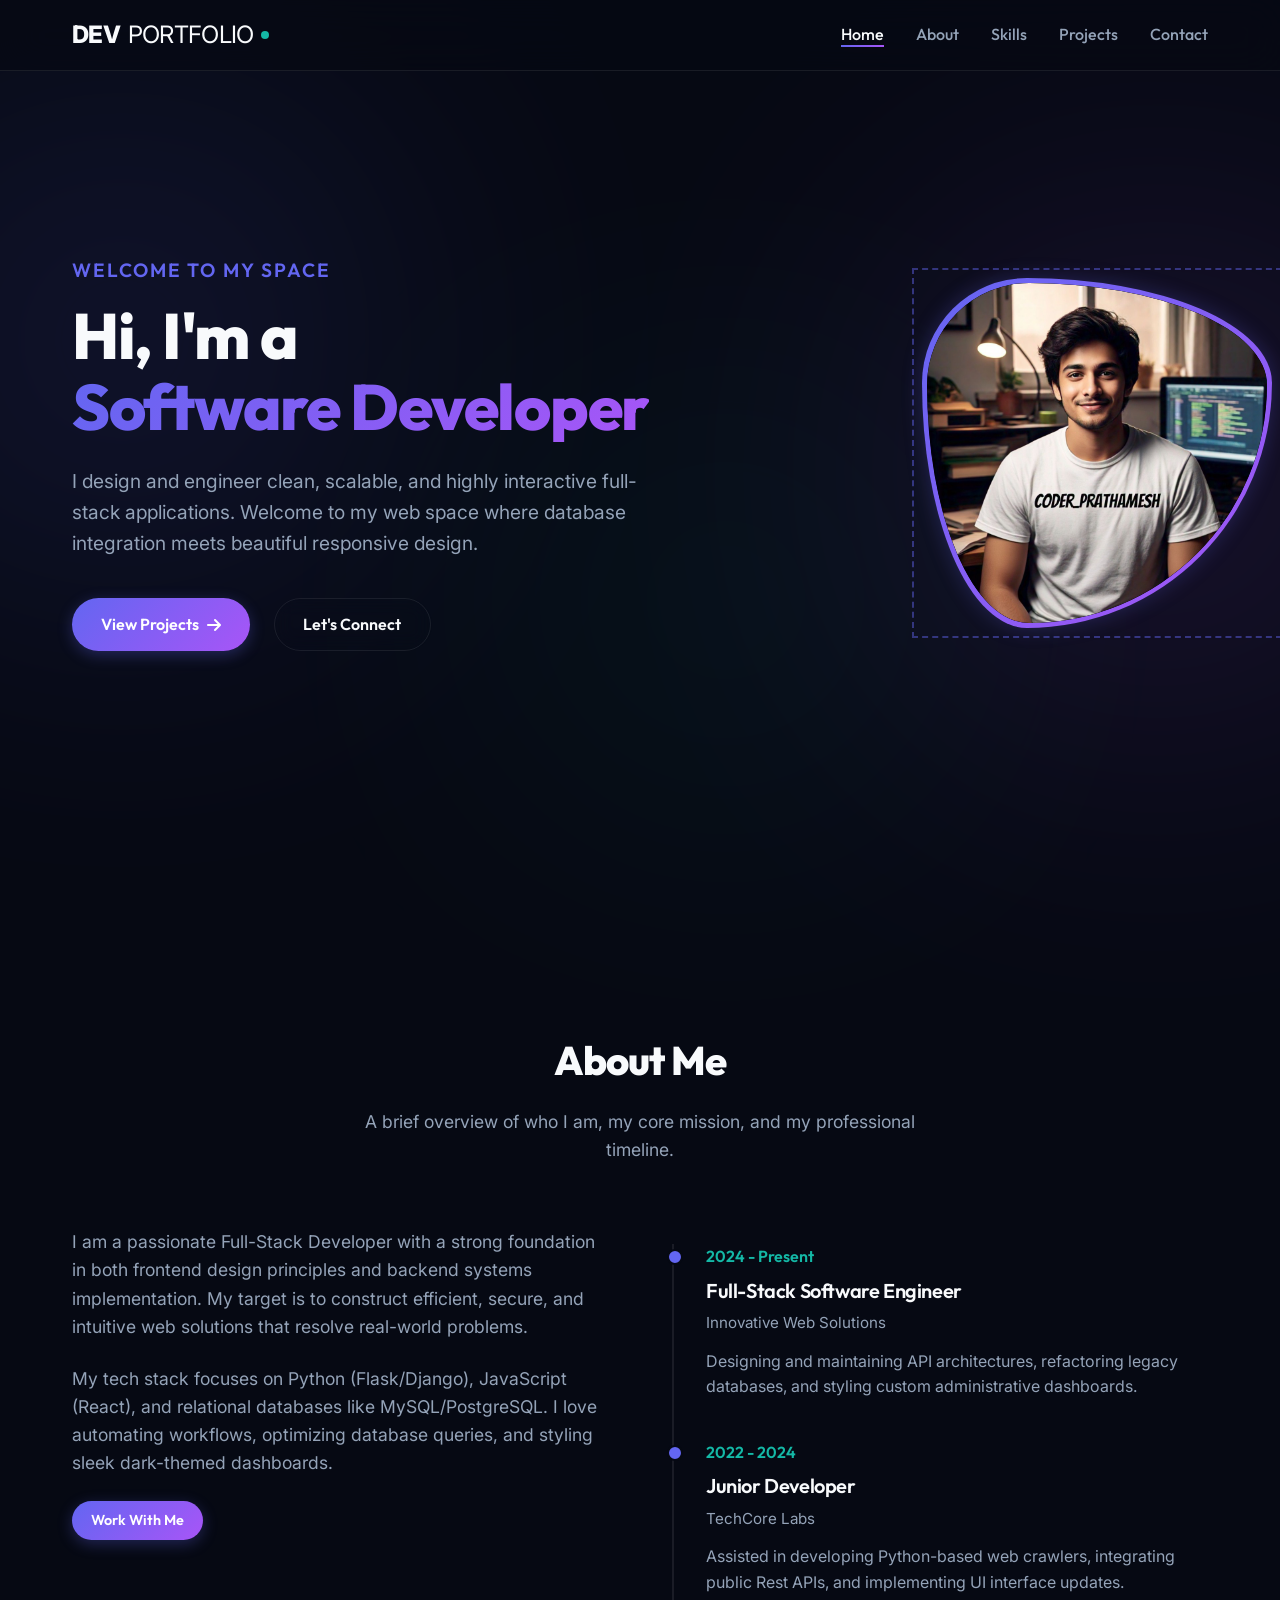
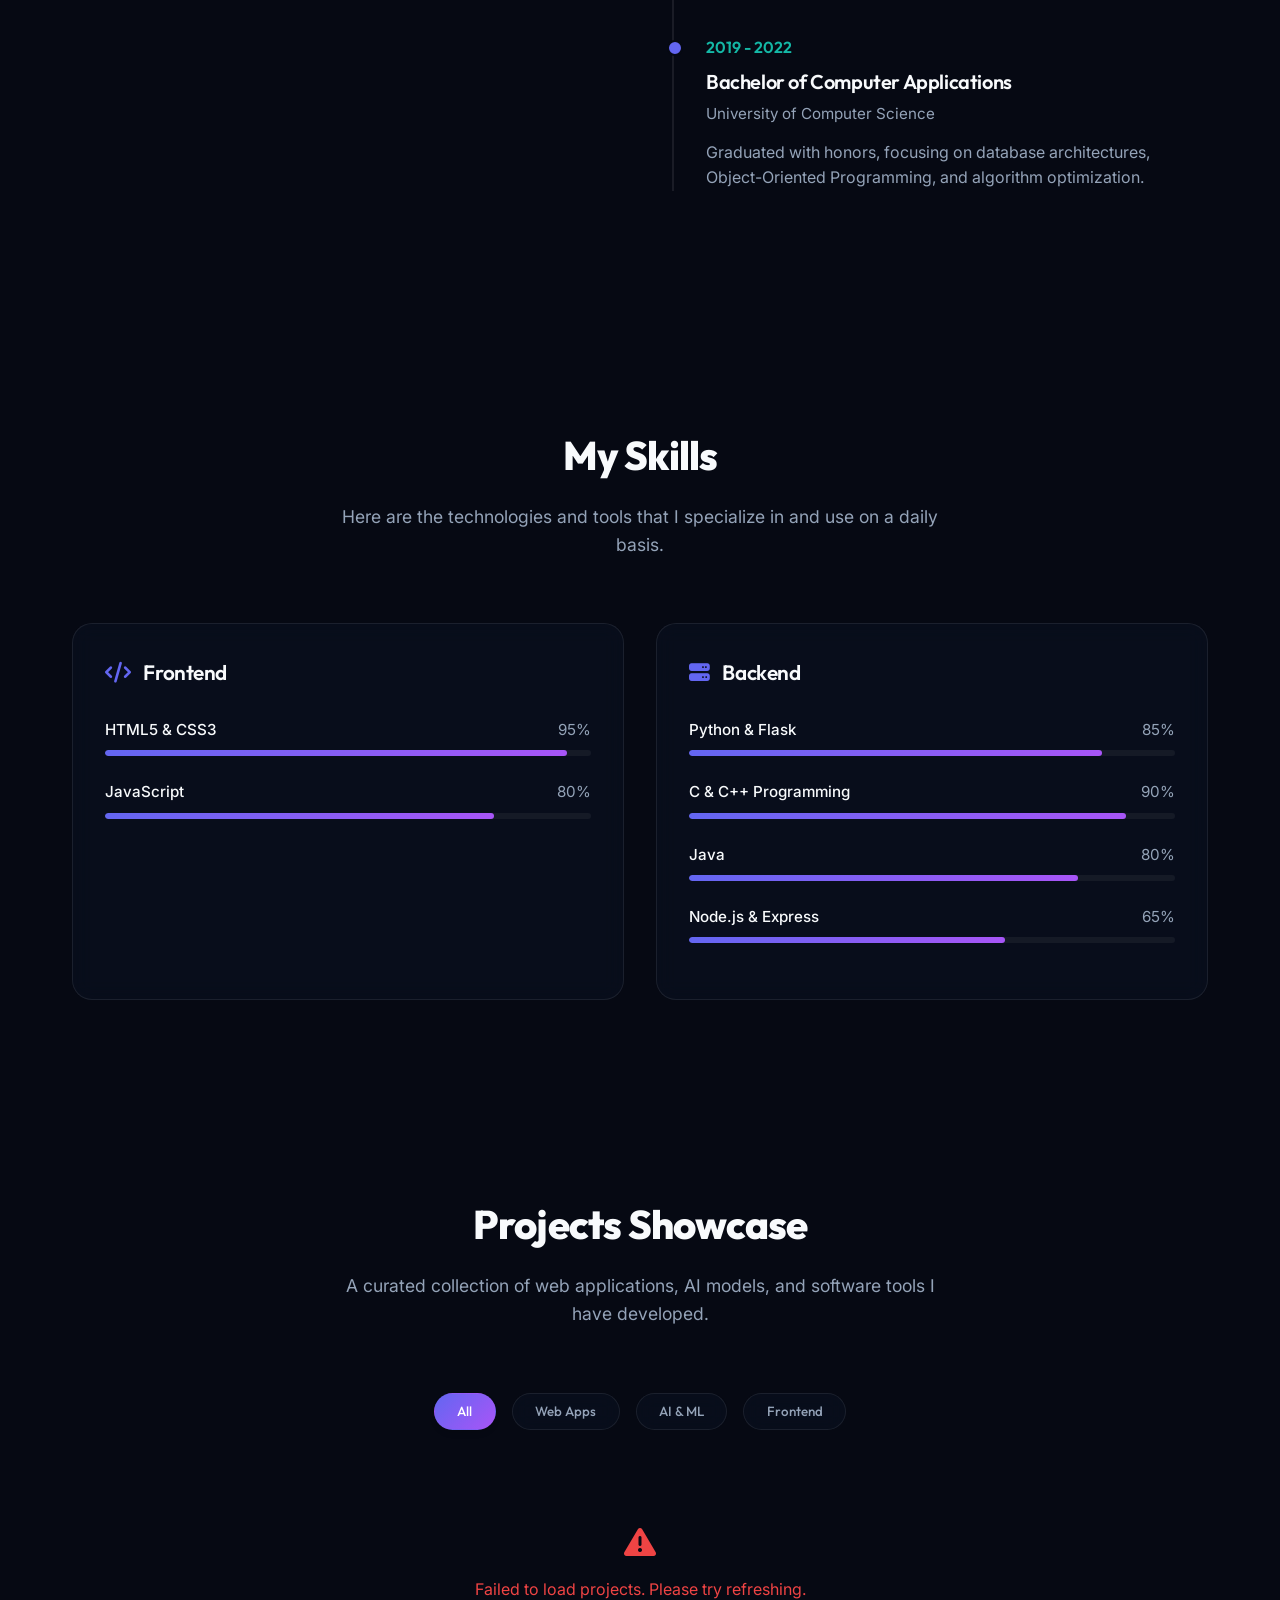
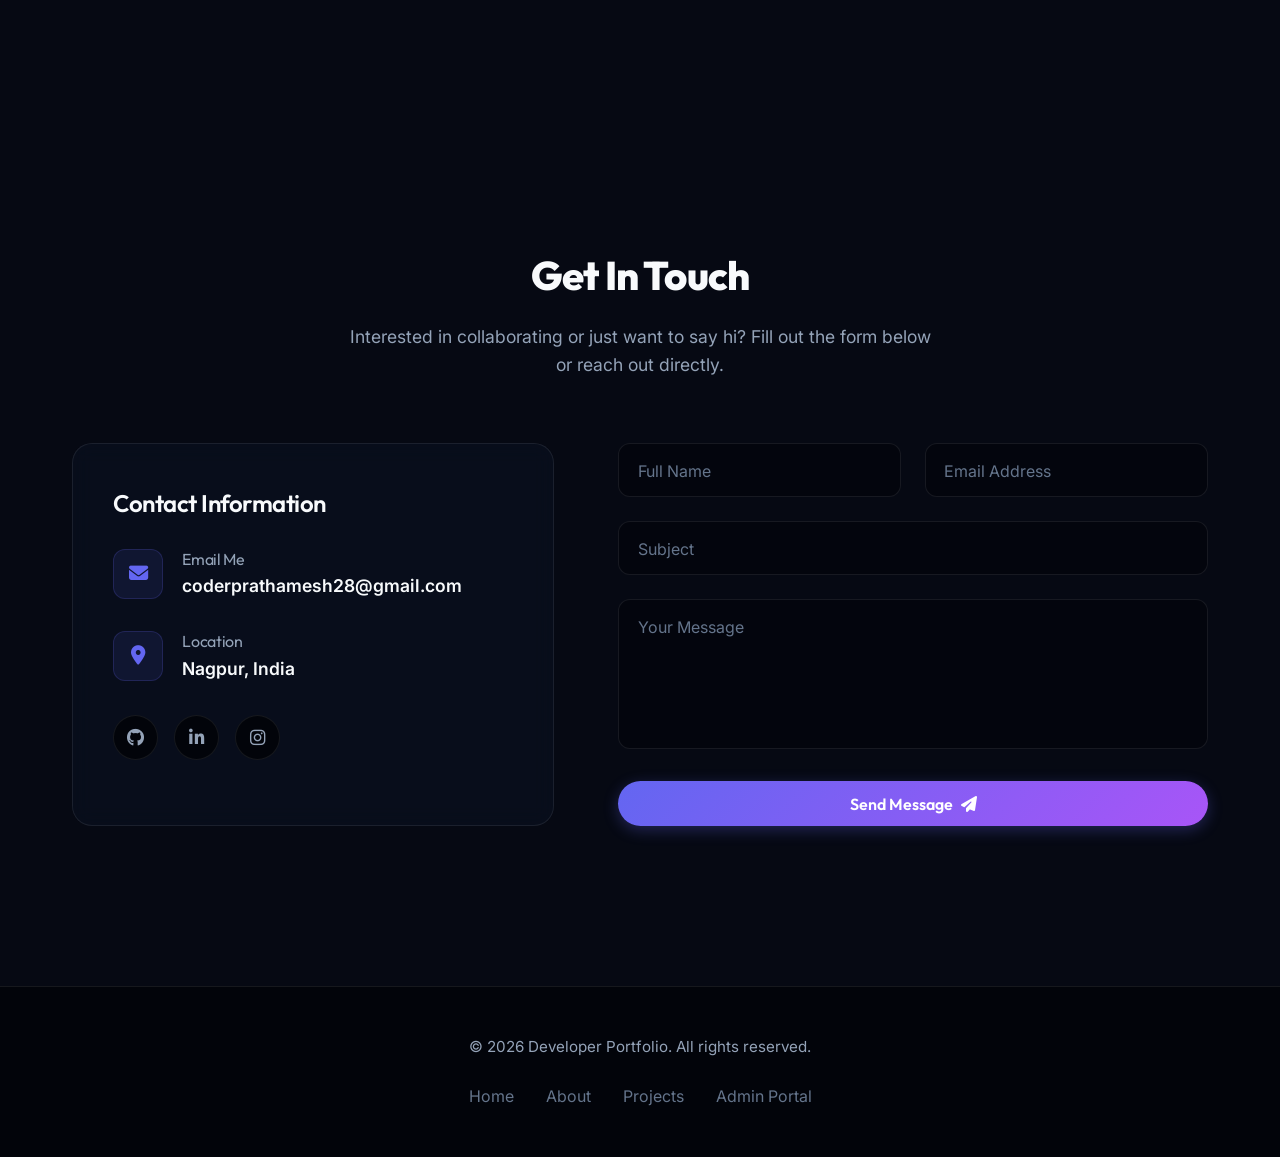
==== templates/index.html @ 4f220dce "Initial commit: Personal Portfolio project" ====
<!DOCTYPE html>
<html lang="en">
<head>
    <meta charset="UTF-8">
    <meta name="viewport" content="width=device-width, initial-scale=1.0">
    <title>Personal Portfolio | Software Developer</title>
    <meta name="description" content="Explore my personal portfolio showcasing full-stack projects, software developments, coding skills, and contact details. Built with Flask, MySQL, and Vanilla JS.">
    <!-- Font Awesome Icons -->
    <link rel="stylesheet" href="https://cdnjs.cloudflare.com/ajax/libs/font-awesome/6.4.0/css/all.min.css">
    <!-- Google Fonts import via CSS -->
    <link rel="stylesheet" href="/static/css/styles.css">
</head>
<body>

    <!-- Background Decorative Blobs -->
    <div class="bg-blob blob-1"></div>
    <div class="bg-blob blob-2"></div>
    <div class="bg-blob blob-3"></div>

    <!-- HEADER / NAVIGATION -->
    <header class="header" id="main-header">
        <div class="container nav-container">
            <a href="#" class="logo" id="nav-logo">
                DEV<span>PORTFOLIO</span><div class="logo-dot"></div>
            </a>
            <nav>
                <ul class="nav-menu" id="nav-menu">
                    <li><a href="#home" class="nav-link active" id="link-home">Home</a></li>
                    <li><a href="#about" class="nav-link" id="link-about">About</a></li>
                    <li><a href="#skills" class="nav-link" id="link-skills">Skills</a></li>
                    <li><a href="#projects" class="nav-link" id="link-projects">Projects</a></li>
                    <li><a href="#contact" class="nav-link" id="link-contact">Contact</a></li>
                </ul>
            </nav>
            <button class="menu-toggle" id="menu-toggle-btn" aria-label="Toggle navigation menu">
                <span></span>
                <span></span>
                <span></span>
            </button>
        </div>
    </header>

    <!-- HERO SECTION -->
    <section class="hero section" id="home">
        <div class="container hero-grid">
            <div class="hero-content">
                <div class="hero-subtitle">Welcome to my space</div>
                <h1 class="hero-title">Hi, I'm a <span class="gradient-text" id="typing-text">Developer</span></h1>
                <p class="hero-desc">I design and engineer clean, scalable, and highly interactive full-stack applications. Welcome to my web space where database integration meets beautiful responsive design.</p>
                <div class="hero-buttons">
                    <a href="#projects" class="btn btn-primary" id="hero-cta-projects">View Projects <i class="fa-solid fa-arrow-right"></i></a>
                    <a href="#contact" class="btn btn-secondary" id="hero-cta-contact">Let's Connect</a>
                </div>
            </div>
            <div class="hero-visual">
                <div class="hero-shape-container">
                    <div class="hero-glow-ring"></div>
                    <div class="hero-shape">
                        <div class="hero-shape-overlay" style="padding: 0; overflow: hidden;">
                            <img src="/static/images/profile.jpg" alt="Coder Prathamesh" class="hero-avatar-image" id="hero-avatar-img">
                        </div>
                    </div>
                </div>
            </div>
        </div>
    </section>

    <!-- ABOUT SECTION -->
    <section class="section" id="about">
        <div class="container">
            <h2 class="section-title">About Me</h2>
            <p class="section-subtitle">A brief overview of who I am, my core mission, and my professional timeline.</p>
            <div class="about-grid">
                <div class="about-text">
                    <p>I am a passionate Full-Stack Developer with a strong foundation in both frontend design principles and backend systems implementation. My target is to construct efficient, secure, and intuitive web solutions that resolve real-world problems.</p>
                    <p>My tech stack focuses on Python (Flask/Django), JavaScript (React), and relational databases like MySQL/PostgreSQL. I love automating workflows, optimizing database queries, and styling sleek dark-themed dashboards.</p>
                    <a href="#contact" class="btn btn-primary btn-sm" id="about-cta-hire">Work With Me</a>
                </div>
                <div class="about-timeline">
                    <div class="timeline" id="experience-timeline">
                        <div class="timeline-item">
                            <div class="timeline-date">2024 - Present</div>
                            <h3 class="timeline-title">Full-Stack Software Engineer</h3>
                            <div class="timeline-company">Innovative Web Solutions</div>
                            <p class="timeline-desc" style="color: var(--text-secondary);">Designing and maintaining API architectures, refactoring legacy databases, and styling custom administrative dashboards.</p>
                        </div>
                        <div class="timeline-item">
                            <div class="timeline-date">2022 - 2024</div>
                            <h3 class="timeline-title">Junior Developer</h3>
                            <div class="timeline-company">TechCore Labs</div>
                            <p class="timeline-desc" style="color: var(--text-secondary);">Assisted in developing Python-based web crawlers, integrating public Rest APIs, and implementing UI interface updates.</p>
                        </div>
                        <div class="timeline-item">
                            <div class="timeline-date">2019 - 2022</div>
                            <h3 class="timeline-title">Bachelor of Computer Applications</h3>
                            <div class="timeline-company">University of Computer Science</div>
                            <p class="timeline-desc" style="color: var(--text-secondary);">Graduated with honors, focusing on database architectures, Object-Oriented Programming, and algorithm optimization.</p>
                        </div>
                    </div>
                </div>
            </div>
        </div>
    </section>

    <!-- SKILLS SECTION -->
    <section class="section" id="skills">
        <div class="container">
            <h2 class="section-title">My Skills</h2>
            <p class="section-subtitle">Here are the technologies and tools that I specialize in and use on a daily basis.</p>
            <div class="skills-grid" id="skills-container">
                <!-- Skills will be dynamically populated here -->
                <div class="skills-category">
                    <h3 class="category-title"><i class="fa-solid fa-code"></i> Frontend</h3>
                    <div class="skill-item">
                        <div class="skill-info"><span class="skill-name">HTML5 & CSS3</span><span class="skill-percentage">95%</span></div>
                        <div class="skill-bar-bg"><div class="skill-bar-fill" style="width: 95%;"></div></div>
                    </div>
                    <div class="skill-item">
                        <div class="skill-info"><span class="skill-name">JavaScript</span><span class="skill-percentage">80%</span></div>
                        <div class="skill-bar-bg"><div class="skill-bar-fill" style="width: 80%;"></div></div>
                    </div>
                </div>
                <div class="skills-category">
                    <h3 class="category-title"><i class="fa-solid fa-server"></i> Backend</h3>
                    <div class="skill-item">
                        <div class="skill-info"><span class="skill-name">Python & Flask</span><span class="skill-percentage">85%</span></div>
                        <div class="skill-bar-bg"><div class="skill-bar-fill" style="width: 85%;"></div></div>
                    </div>
                    <div class="skill-item">
                        <div class="skill-info"><span class="skill-name">C & C++ Programming</span><span class="skill-percentage">90%</span></div>
                        <div class="skill-bar-bg"><div class="skill-bar-fill" style="width: 90%;"></div></div>
                    </div>
                    <div class="skill-item">
                        <div class="skill-info"><span class="skill-name">Java</span><span class="skill-percentage">80%</span></div>
                        <div class="skill-bar-bg"><div class="skill-bar-fill" style="width: 80%;"></div></div>
                    </div>
                    <div class="skill-item">
                        <div class="skill-info"><span class="skill-name">Node.js & Express</span><span class="skill-percentage">65%</span></div>
                        <div class="skill-bar-bg"><div class="skill-bar-fill" style="width: 65%;"></div></div>
                    </div>
                </div>
            </div>
        </div>
    </section>

    <!-- PROJECTS SECTION -->
    <section class="section" id="projects">
        <div class="container">
            <h2 class="section-title">Projects Showcase</h2>
            <p class="section-subtitle">A curated collection of web applications, AI models, and software tools I have developed.</p>
            
            <!-- Category Filter Tabs -->
            <div class="projects-filter" id="projects-filter-container">
                <button class="filter-btn active" data-filter="all" id="filter-all">All</button>
                <button class="filter-btn" data-filter="web app" id="filter-web">Web Apps</button>
                <button class="filter-btn" data-filter="ai & ml" id="filter-ai">AI & ML</button>
                <button class="filter-btn" data-filter="frontend" id="filter-front">Frontend</button>
            </div>

            <!-- Projects Grid -->
            <div class="projects-grid" id="projects-grid">
                <!-- Projects will be fetched and dynamically populated here -->
                <div style="grid-column: 1 / -1; text-align: center; color: var(--text-secondary); padding: 3rem;">
                    <i class="fa-solid fa-circle-notch fa-spin" style="font-size: 2rem; color: var(--primary);"></i>
                    <p style="margin-top: 1rem;">Loading projects...</p>
                </div>
            </div>
        </div>
    </section>

    <!-- CONTACT SECTION -->
    <section class="section" id="contact">
        <div class="container">
            <h2 class="section-title">Get In Touch</h2>
            <p class="section-subtitle">Interested in collaborating or just want to say hi? Fill out the form below or reach out directly.</p>
            <div class="contact-grid">
                <div class="contact-info-card">
                    <h3 class="contact-info-title">Contact Information</h3>
                    
                    <div class="contact-method">
                        <div class="contact-icon"><i class="fa-solid fa-envelope"></i></div>
                        <div class="contact-method-text">
                            <h4>Email Me</h4>
                            <p>coderprathamesh28@gmail.com</p>
                        </div>
                    </div>
                    
                    <div class="contact-method">
                        <div class="contact-icon"><i class="fa-solid fa-location-dot"></i></div>
                        <div class="contact-method-text">
                            <h4>Location</h4>
                            <p>Nagpur, India</p>
                        </div>
                    </div>
                    
                    <div class="social-links">
                        <a href="https://github.com/CoderPrathamesh28" target="_blank" class="social-icon" aria-label="GitHub Profile"><i class="fa-brands fa-github"></i></a>
                        <a href="https://linkedin.com/in/coderprathamesh" target="_blank" class="social-icon" aria-label="LinkedIn Profile"><i class="fa-brands fa-linkedin-in"></i></a>
                        <a href="https://instagram.com/coderprathamesh" target="_blank" class="social-icon" aria-label="Instagram Profile"><i class="fa-brands fa-instagram"></i></a>
                    </div>
                </div>

                <div>
                    <!-- AJAX contact form -->
                    <form class="contact-form" id="contact-form">
                        <div class="form-status" id="contact-status-box"></div>
                        
                        <div class="form-row">
                            <div class="form-group" id="group-name">
                                <label for="contact-name" class="form-label">Full Name</label>
                                <input type="text" id="contact-name" name="name" class="form-input" required>
                            </div>
                            <div class="form-group" id="group-email">
                                <label for="contact-email" class="form-label">Email Address</label>
                                <input type="email" id="contact-email" name="email" class="form-input" required>
                            </div>
                        </div>
                        
                        <div class="form-group" id="group-subject">
                            <label for="contact-subject" class="form-label">Subject</label>
                            <input type="text" id="contact-subject" name="subject" class="form-input" required>
                        </div>
                        
                        <div class="form-group" id="group-message">
                            <label for="contact-message" class="form-label">Your Message</label>
                            <textarea id="contact-message" name="message" class="form-textarea" required></textarea>
                        </div>
                        
                        <button type="submit" class="btn btn-primary" id="btn-submit-contact">
                            Send Message <i class="fa-solid fa-paper-plane"></i>
                        </button>
                    </form>
                </div>
            </div>
        </div>
    </section>

    <!-- FOOTER -->
    <footer class="footer">
        <div class="container">
            <p class="footer-text">&copy; 2026 Developer Portfolio. All rights reserved.</p>
            <ul class="footer-nav">
                <li><a href="#home" class="footer-nav-link">Home</a></li>
                <li><a href="#about" class="footer-nav-link">About</a></li>
                <li><a href="#projects" class="footer-nav-link">Projects</a></li>
                <li><a href="/admin" class="footer-nav-link">Admin Portal</a></li>
            </ul>
        </div>
    </footer>

    <!-- PROJECT DETAIL MODAL -->
    <div class="modal-overlay" id="project-modal">
        <div class="modal-card">
            <div class="modal-header">
                <h3 class="modal-title" id="modal-project-title">Project Details</h3>
                <button class="modal-close" id="modal-close-btn" aria-label="Close modal">&times;</button>
            </div>
            <div class="modal-body">
                <div class="project-detail-layout">
                    <img src="/static/images/placeholder.jpg" alt="Project image" class="project-detail-img" id="modal-project-img">
                    <div class="project-tags" id="modal-project-tags">
                        <!-- Tags inserted dynamically -->
                    </div>
                    <p class="project-detail-desc" id="modal-project-desc">Project description goes here.</p>
                    <div class="project-links" id="modal-project-links">
                        <!-- Links inserted dynamically -->
                    </div>
                </div>
            </div>
        </div>
    </div>

    <!-- Custom Frontend JavaScript -->
    <script src="/static/js/main.js"></script>
</body>
</html>
---- static/css/styles.css ----
@import url('https://fonts.googleapis.com/css2?family=Inter:wght@300;400;500;600;700&family=Outfit:wght@400;600;800&display=swap');

/* --- CUSTOM PROPERTIES --- */
:root {
    --bg-dark: #060913;
    --bg-darker: #02040a;
    --bg-glass: rgba(13, 20, 38, 0.45);
    --border-glass: rgba(255, 255, 255, 0.08);
    --border-glass-hover: rgba(99, 102, 241, 0.4);
    
    --text-primary: #f8fafc;
    --text-secondary: #94a3b8;
    --text-muted: #64748b;
    
    --primary: #6366f1; /* Indigo */
    --secondary: #a855f7; /* Purple */
    --accent: #14b8a6; /* Teal */
    --gradient-primary: linear-gradient(135deg, var(--primary), var(--secondary));
    --gradient-glow: linear-gradient(135deg, rgba(99, 102, 241, 0.15), rgba(168, 85, 247, 0.15));
    
    --success: #10b981;
    --error: #ef4444;
    --warning: #f59e0b;
    
    --shadow-sm: 0 4px 6px -1px rgba(0, 0, 0, 0.1), 0 2px 4px -1px rgba(0, 0, 0, 0.06);
    --shadow-lg: 0 10px 15px -3px rgba(0, 0, 0, 0.3), 0 4px 6px -2px rgba(0, 0, 0, 0.1);
    --shadow-glow: 0 0 20px rgba(99, 102, 241, 0.25);
    
    --font-outfit: 'Outfit', sans-serif;
    --font-inter: 'Inter', sans-serif;
    
    --transition-smooth: all 0.4s cubic-bezier(0.16, 1, 0.3, 1);
}

/* --- RESET & BASE STYLES --- */
* {
    margin: 0;
    padding: 0;
    box-sizing: border-box;
    scroll-behavior: smooth;
}

body {
    background-color: var(--bg-dark);
    color: var(--text-primary);
    font-family: var(--font-inter);
    overflow-x: hidden;
    line-height: 1.6;
}

/* Scrollbar styling */
::-webkit-scrollbar {
    width: 8px;
}
::-webkit-scrollbar-track {
    background: var(--bg-darker);
}
::-webkit-scrollbar-thumb {
    background: #1e293b;
    border-radius: 4px;
}
::-webkit-scrollbar-thumb:hover {
    background: var(--primary);
}

/* Decorative background blobs */
.bg-blob {
    position: absolute;
    width: 500px;
    height: 500px;
    border-radius: 50%;
    filter: blur(150px);
    z-index: -2;
    opacity: 0.15;
    pointer-events: none;
    animation: pulse 12s infinite alternate;
}
.blob-1 {
    top: 10%;
    left: -10%;
    background: var(--primary);
}
.blob-2 {
    bottom: 20%;
    right: -10%;
    background: var(--secondary);
    animation-delay: 4s;
}
.blob-3 {
    top: 50%;
    left: 45%;
    width: 300px;
    height: 300px;
    background: var(--accent);
    animation-delay: 8s;
}

@keyframes pulse {
    0% { transform: scale(1) translate(0, 0); }
    100% { transform: scale(1.2) translate(50px, 30px); }
}

/* --- TYPOGRAPHY --- */
h1, h2, h3, h4, h5, h6 {
    font-family: var(--font-outfit);
    font-weight: 600;
    letter-spacing: -0.02em;
}

.gradient-text {
    background: var(--gradient-primary);
    -webkit-background-clip: text;
    -webkit-text-fill-color: transparent;
    display: inline-block;
}

/* --- LAYOUT UTILITIES --- */
.container {
    max-width: 1200px;
    margin: 0 auto;
    padding: 0 2rem;
}

.section {
    padding: 8rem 0 4rem 0;
    position: relative;
}

.section-title {
    font-size: 2.5rem;
    font-weight: 800;
    text-align: center;
    margin-bottom: 1rem;
}

.section-subtitle {
    color: var(--text-secondary);
    text-align: center;
    max-width: 600px;
    margin: 0 auto 4rem auto;
    font-size: 1.1rem;
}

/* --- BUTTONS --- */
.btn {
    display: inline-flex;
    align-items: center;
    justify-content: center;
    padding: 0.8rem 1.8rem;
    border-radius: 50px;
    font-family: var(--font-outfit);
    font-weight: 600;
    font-size: 1rem;
    cursor: pointer;
    text-decoration: none;
    transition: var(--transition-smooth);
    border: none;
    gap: 0.5rem;
}

.btn-primary {
    background: var(--gradient-primary);
    color: white;
    box-shadow: 0 4px 15px rgba(99, 102, 241, 0.3);
}
.btn-primary:hover {
    transform: translateY(-2px);
    box-shadow: 0 6px 20px rgba(99, 102, 241, 0.5), var(--shadow-glow);
}

.btn-secondary {
    background: transparent;
    color: var(--text-primary);
    border: 1px solid var(--border-glass);
    backdrop-filter: blur(10px);
}
.btn-secondary:hover {
    background: rgba(255, 255, 255, 0.05);
    border-color: var(--primary);
    transform: translateY(-2px);
}

.btn-danger {
    background: var(--error);
    color: white;
}
.btn-danger:hover {
    transform: translateY(-2px);
    box-shadow: 0 4px 15px rgba(239, 68, 68, 0.4);
}

.btn-sm {
    padding: 0.5rem 1.2rem;
    font-size: 0.9rem;
}

/* --- HEADER / NAVIGATION --- */
.header {
    position: fixed;
    top: 0;
    left: 0;
    width: 100%;
    z-index: 100;
    background: rgba(6, 9, 19, 0.7);
    backdrop-filter: blur(20px);
    -webkit-backdrop-filter: blur(20px);
    border-bottom: 1px solid var(--border-glass);
    transition: var(--transition-smooth);
}

.header.scrolled {
    padding: 0.8rem 0;
    background: rgba(2, 4, 10, 0.85);
}

.nav-container {
    display: flex;
    justify-content: space-between;
    align-items: center;
    height: 70px;
}

.logo {
    font-size: 1.5rem;
    font-weight: 800;
    color: var(--text-primary);
    text-decoration: none;
    letter-spacing: -0.03em;
    display: flex;
    align-items: center;
    gap: 0.5rem;
}

.logo span {
    font-weight: 400;
}

.logo-dot {
    width: 8px;
    height: 8px;
    background: var(--accent);
    border-radius: 50%;
}

.nav-menu {
    display: flex;
    list-style: none;
    gap: 2rem;
}

.nav-link {
    color: var(--text-secondary);
    text-decoration: none;
    font-family: var(--font-outfit);
    font-weight: 500;
    font-size: 1rem;
    transition: var(--transition-smooth);
    position: relative;
    padding: 0.2rem 0;
}

.nav-link:hover, .nav-link.active {
    color: var(--text-primary);
}

.nav-link::after {
    content: '';
    position: absolute;
    bottom: 0;
    left: 0;
    width: 0;
    height: 2px;
    background: var(--gradient-primary);
    transition: var(--transition-smooth);
}

.nav-link:hover::after, .nav-link.active::after {
    width: 100%;
}

.menu-toggle {
    display: none;
    flex-direction: column;
    gap: 5px;
    cursor: pointer;
    background: none;
    border: none;
}

.menu-toggle span {
    display: block;
    width: 25px;
    height: 2px;
    background-color: var(--text-primary);
    transition: var(--transition-smooth);
}

/* --- HERO SECTION --- */
.hero {
    height: 100vh;
    display: flex;
    align-items: center;
    position: relative;
    padding-top: 70px;
}

.hero-grid {
    display: grid;
    grid-template-columns: 58% 42%; /* Fixed column percentages to prevent horizontal shifting */
    gap: 4rem;
    align-items: center;
}

.hero-subtitle {
    font-family: var(--font-outfit);
    color: var(--primary);
    font-size: 1.2rem;
    font-weight: 600;
    letter-spacing: 0.1em;
    text-transform: uppercase;
    margin-bottom: 1rem;
}

.hero-title {
    font-size: 4rem;
    line-height: 1.1;
    font-weight: 800;
    margin-bottom: 1.5rem;
    min-height: 2.2em; /* Reserve vertical space for up to 2 lines of text to prevent vertical shifting during typing */
}

.hero-desc {
    color: var(--text-secondary);
    font-size: 1.2rem;
    margin-bottom: 2.5rem;
    max-width: 580px;
}

.hero-buttons {
    display: flex;
    gap: 1.5rem;
}

.hero-visual {
    position: relative;
    display: flex;
    justify-content: flex-end; /* Align visual to right to prevent layout movement */
    align-items: center;
}

.hero-shape-container {
    width: 350px;
    height: 350px;
    position: relative;
}

/* Premium dynamic graphics representing portfolio owner */
.hero-shape {
    position: absolute;
    width: 100%;
    height: 100%;
    background: var(--gradient-primary);
    border-radius: 30% 70% 70% 30% / 30% 30% 70% 70%;
    animation: morphing 15s infinite alternate ease-in-out;
    box-shadow: var(--shadow-glow);
    overflow: hidden;
}

.hero-shape-overlay {
    position: absolute;
    top: 5px;
    left: 5px;
    right: 5px;
    bottom: 5px;
    background: var(--bg-darker);
    border-radius: inherit;
    display: flex;
    justify-content: center;
    align-items: center;
}

.hero-avatar-placeholder {
    font-size: 6rem;
    animation: float 6s ease-in-out infinite;
}

.hero-avatar-image {
    width: 100%;
    height: 100%;
    object-fit: cover;
    border-radius: inherit;
    animation: float 6s ease-in-out infinite;
}

.hero-glow-ring {
    position: absolute;
    top: -10px;
    left: -10px;
    right: -10px;
    bottom: -10px;
    border: 2px dashed rgba(99, 102, 241, 0.45);
    border-radius: inherit;
    animation: spin 30s linear infinite;
}

@keyframes morphing {
    0% { border-radius: 30% 70% 70% 30% / 30% 30% 70% 70%; }
    25% { border-radius: 58% 42% 75% 25% / 76% 46% 54% 24%; }
    50% { border-radius: 50% 50% 33% 67% / 55% 27% 73% 45%; }
    75% { border-radius: 33% 67% 58% 42% / 63% 68% 32% 37%; }
    100% { border-radius: 30% 70% 70% 30% / 30% 30% 70% 70%; }
}

@keyframes float {
    0% { transform: translateY(0px); }
    50% { transform: translateY(-15px); }
    100% { transform: translateY(0px); }
}

@keyframes spin {
    100% { transform: rotate(360deg); }
}

/* --- ABOUT & TIMELINE --- */
.about-grid {
    display: grid;
    grid-template-columns: 1fr 1fr;
    gap: 4rem;
}

.about-text p {
    color: var(--text-secondary);
    font-size: 1.1rem;
    margin-bottom: 1.5rem;
}

.timeline {
    border-left: 2px solid var(--border-glass);
    padding-left: 2rem;
    margin-top: 1rem;
}

.timeline-item {
    position: relative;
    margin-bottom: 2.5rem;
}

.timeline-item::before {
    content: '';
    position: absolute;
    left: calc(-2rem - 7px);
    top: 5px;
    width: 12px;
    height: 12px;
    border-radius: 50%;
    background: var(--primary);
    border: 2px solid var(--bg-dark);
}

.timeline-date {
    font-family: var(--font-outfit);
    font-weight: 600;
    color: var(--accent);
    margin-bottom: 0.3rem;
}

.timeline-title {
    font-size: 1.25rem;
    margin-bottom: 0.3rem;
}

.timeline-company {
    color: var(--text-secondary);
    font-size: 0.95rem;
    margin-bottom: 0.8rem;
}

/* --- SKILLS --- */
.skills-grid {
    display: grid;
    grid-template-columns: repeat(auto-fit, minmax(250px, 1fr));
    gap: 2rem;
}

.skills-category {
    background: var(--bg-glass);
    border: 1px solid var(--border-glass);
    border-radius: 20px;
    padding: 2rem;
    backdrop-filter: blur(10px);
    transition: var(--transition-smooth);
}

.skills-category:hover {
    border-color: var(--border-glass-hover);
    transform: translateY(-5px);
}

.category-title {
    font-size: 1.3rem;
    margin-bottom: 1.8rem;
    display: flex;
    align-items: center;
    gap: 0.8rem;
}

.category-title i {
    color: var(--primary);
}

.skill-item {
    margin-bottom: 1.5rem;
}

.skill-info {
    display: flex;
    justify-content: space-between;
    margin-bottom: 0.5rem;
    font-size: 0.95rem;
}

.skill-name {
    font-weight: 500;
}

.skill-percentage {
    color: var(--text-secondary);
}

.skill-bar-bg {
    width: 100%;
    height: 6px;
    background: rgba(255, 255, 255, 0.05);
    border-radius: 10px;
    overflow: hidden;
}

.skill-bar-fill {
    height: 100%;
    background: var(--gradient-primary);
    border-radius: 10px;
    width: 0;
    transition: width 1.5s cubic-bezier(0.1, 1, 0.1, 1);
}

/* --- PROJECTS --- */
.projects-filter {
    display: flex;
    justify-content: center;
    gap: 1rem;
    margin-bottom: 3rem;
    flex-wrap: wrap;
}

.filter-btn {
    background: var(--bg-glass);
    border: 1px solid var(--border-glass);
    color: var(--text-secondary);
    padding: 0.6rem 1.4rem;
    border-radius: 50px;
    cursor: pointer;
    font-family: var(--font-outfit);
    font-weight: 500;
    transition: var(--transition-smooth);
    backdrop-filter: blur(10px);
}

.filter-btn:hover, .filter-btn.active {
    background: var(--gradient-primary);
    color: white;
    border-color: transparent;
    box-shadow: var(--shadow-sm);
}

.projects-grid {
    display: grid;
    grid-template-columns: repeat(auto-fill, minmax(320px, 1fr));
    gap: 2rem;
}

.project-card {
    background: var(--bg-glass);
    border: 1px solid var(--border-glass);
    border-radius: 20px;
    overflow: hidden;
    backdrop-filter: blur(10px);
    transition: var(--transition-smooth);
    display: flex;
    flex-direction: column;
}

.project-card:hover {
    border-color: var(--border-glass-hover);
    transform: translateY(-8px);
    box-shadow: var(--shadow-lg);
}

.project-img-container {
    width: 100%;
    height: 200px;
    overflow: hidden;
    position: relative;
    background: var(--bg-darker);
}

.project-img {
    width: 100%;
    height: 100%;
    object-fit: cover;
    transition: transform 0.6s cubic-bezier(0.16, 1, 0.3, 1);
}

.project-card:hover .project-img {
    transform: scale(1.08);
}

.project-badge {
    position: absolute;
    top: 1rem;
    left: 1rem;
    background: rgba(6, 9, 19, 0.85);
    border: 1px solid var(--border-glass);
    padding: 0.3rem 0.8rem;
    border-radius: 50px;
    font-size: 0.8rem;
    font-family: var(--font-outfit);
    color: var(--accent);
    backdrop-filter: blur(5px);
}

.project-info {
    padding: 1.5rem;
    display: flex;
    flex-direction: column;
    flex-grow: 1;
}

.project-title {
    font-size: 1.3rem;
    margin-bottom: 0.8rem;
    line-height: 1.3;
}

.project-desc {
    color: var(--text-secondary);
    font-size: 0.95rem;
    margin-bottom: 1.5rem;
    line-height: 1.5;
    flex-grow: 1;
    display: -webkit-box;
    -webkit-line-clamp: 3;
    -webkit-box-orient: vertical;
    overflow: hidden;
}

.project-tags {
    display: flex;
    flex-wrap: wrap;
    gap: 0.5rem;
    margin-bottom: 1.5rem;
}

.tag {
    background: rgba(255, 255, 255, 0.04);
    border: 1px solid var(--border-glass);
    padding: 0.2rem 0.6rem;
    border-radius: 4px;
    font-size: 0.75rem;
    color: var(--text-secondary);
}

.project-links {
    display: flex;
    gap: 1rem;
    margin-top: auto;
}

.project-link {
    color: var(--text-primary);
    text-decoration: none;
    display: inline-flex;
    align-items: center;
    gap: 0.4rem;
    font-size: 0.9rem;
    font-family: var(--font-outfit);
    font-weight: 500;
    transition: var(--transition-smooth);
}

.project-link:hover {
    color: var(--primary);
}

/* --- CONTACT --- */
.contact-grid {
    display: grid;
    grid-template-columns: 0.9fr 1.1fr;
    gap: 4rem;
}

.contact-info-card {
    background: var(--bg-glass);
    border: 1px solid var(--border-glass);
    border-radius: 20px;
    padding: 2.5rem;
    backdrop-filter: blur(10px);
}

.contact-info-title {
    font-size: 1.5rem;
    margin-bottom: 1.5rem;
}

.contact-method {
    display: flex;
    align-items: center;
    gap: 1.2rem;
    margin-bottom: 1.8rem;
}

.contact-icon {
    width: 50px;
    height: 50px;
    border-radius: 12px;
    background: rgba(99, 102, 241, 0.1);
    border: 1px solid rgba(99, 102, 241, 0.2);
    display: flex;
    align-items: center;
    justify-content: center;
    color: var(--primary);
    font-size: 1.2rem;
}

.contact-method-text h4 {
    font-size: 1rem;
    color: var(--text-secondary);
    font-weight: 400;
}

.contact-method-text p {
    font-size: 1.1rem;
    font-weight: 600;
}

.social-links {
    display: flex;
    gap: 1rem;
    margin-top: 2rem;
}

.social-icon {
    width: 45px;
    height: 45px;
    border-radius: 50%;
    background: var(--bg-darker);
    border: 1px solid var(--border-glass);
    display: flex;
    align-items: center;
    justify-content: center;
    color: var(--text-secondary);
    transition: var(--transition-smooth);
    text-decoration: none;
    font-size: 1.1rem;
}

.social-icon:hover {
    color: white;
    background: var(--gradient-primary);
    border-color: transparent;
    transform: translateY(-3px);
}

/* Contact Form */
.contact-form {
    display: flex;
    flex-direction: column;
    gap: 1.5rem;
}

.form-group {
    position: relative;
}

.form-row {
    display: grid;
    grid-template-columns: 1fr 1fr;
    gap: 1.5rem;
}

.form-input, .form-textarea {
    width: 100%;
    background: rgba(2, 4, 10, 0.6);
    border: 1px solid var(--border-glass);
    border-radius: 12px;
    padding: 1rem 1.2rem;
    color: var(--text-primary);
    font-family: var(--font-inter);
    font-size: 1rem;
    transition: var(--transition-smooth);
}

.form-textarea {
    resize: none;
    height: 150px;
}

.form-input:focus, .form-textarea:focus {
    outline: none;
    border-color: var(--primary);
    box-shadow: 0 0 10px rgba(99, 102, 241, 0.15);
    background: rgba(2, 4, 10, 0.85);
}

.form-label {
    position: absolute;
    left: 1.2rem;
    top: 1rem;
    color: var(--text-muted);
    pointer-events: none;
    transition: var(--transition-smooth);
    transform-origin: left top;
}

/* Floating label functionality */
.form-group.focused .form-label {
    transform: translateY(-2.1rem) scale(0.8);
    color: var(--primary);
}

.form-group.has-value:not(.focused) .form-label {
    transform: translateY(-2.1rem) scale(0.8);
    color: var(--text-secondary);
}

.form-status {
    padding: 1rem;
    border-radius: 12px;
    font-weight: 500;
    display: none;
}

.form-status.success {
    display: block;
    background: rgba(16, 185, 129, 0.1);
    border: 1px solid rgba(16, 185, 129, 0.3);
    color: var(--success);
}

.form-status.error {
    display: block;
    background: rgba(239, 68, 68, 0.1);
    border: 1px solid rgba(239, 68, 68, 0.3);
    color: var(--error);
}

/* --- FOOTER --- */
.footer {
    border-top: 1px solid var(--border-glass);
    padding: 3rem 0;
    margin-top: 6rem;
    text-align: center;
    background: var(--bg-darker);
}

.footer-text {
    color: var(--text-secondary);
    font-size: 0.95rem;
}

.footer-nav {
    display: flex;
    justify-content: center;
    gap: 2rem;
    list-style: none;
    margin-top: 1.5rem;
}

.footer-nav-link {
    color: var(--text-muted);
    text-decoration: none;
    transition: var(--transition-smooth);
}

.footer-nav-link:hover {
    color: var(--text-primary);
}

/* --- ADMIN PANEL SPECIFIC STYLES --- */
.admin-body {
    background-color: var(--bg-darker);
}

.admin-login-container {
    min-height: 100vh;
    display: flex;
    justify-content: center;
    align-items: center;
    padding: 2rem;
}

.admin-login-card {
    background: var(--bg-glass);
    border: 1px solid var(--border-glass);
    border-radius: 24px;
    padding: 3rem;
    width: 100%;
    max-width: 450px;
    backdrop-filter: blur(20px);
    box-shadow: var(--shadow-lg);
}

.admin-header {
    background: var(--bg-dark);
    border-bottom: 1px solid var(--border-glass);
    position: fixed;
    top: 0;
    width: 100%;
    z-index: 90;
    padding: 1rem 2rem;
    display: flex;
    justify-content: space-between;
    align-items: center;
}

.admin-main {
    margin-top: 80px;
    padding: 2rem;
    min-height: calc(100vh - 80px);
}

.dashboard-stats {
    display: grid;
    grid-template-columns: repeat(auto-fit, minmax(220px, 1fr));
    gap: 1.5rem;
    margin-bottom: 2rem;
}

.stat-card {
    background: var(--bg-glass);
    border: 1px solid var(--border-glass);
    border-radius: 16px;
    padding: 1.5rem;
    display: flex;
    align-items: center;
    gap: 1.5rem;
}

.stat-icon {
    width: 60px;
    height: 60px;
    border-radius: 14px;
    background: rgba(99, 102, 241, 0.1);
    color: var(--primary);
    font-size: 1.8rem;
    display: flex;
    align-items: center;
    justify-content: center;
}

.stat-card:nth-child(2) .stat-icon {
    background: rgba(168, 85, 247, 0.1);
    color: var(--secondary);
}

.stat-card:nth-child(3) .stat-icon {
    background: rgba(20, 184, 166, 0.1);
    color: var(--accent);
}

.stat-info h3 {
    font-size: 1.8rem;
    font-weight: 700;
}

.stat-info p {
    color: var(--text-secondary);
    font-size: 0.9rem;
}

/* Dashboard Sections Split */
.admin-grid {
    display: grid;
    grid-template-columns: 1.3fr 0.7fr;
    gap: 2rem;
}

.admin-section-card {
    background: var(--bg-glass);
    border: 1px solid var(--border-glass);
    border-radius: 20px;
    padding: 2rem;
    margin-bottom: 2rem;
}

.admin-section-header {
    display: flex;
    justify-content: space-between;
    align-items: center;
    margin-bottom: 1.5rem;
}

/* Table styles */
.data-table-container {
    overflow-x: auto;
}

.data-table {
    width: 100%;
    border-collapse: collapse;
    text-align: left;
}

.data-table th, .data-table td {
    padding: 1rem;
    border-bottom: 1px solid var(--border-glass);
}

.data-table th {
    font-family: var(--font-outfit);
    font-weight: 600;
    color: var(--text-secondary);
}

.data-table tbody tr:hover {
    background: rgba(255, 255, 255, 0.01);
}

/* Contact submissions layout */
.message-list {
    display: flex;
    flex-direction: column;
    gap: 1rem;
}

.message-card {
    border: 1px solid var(--border-glass);
    background: rgba(2, 4, 10, 0.3);
    border-radius: 12px;
    padding: 1.2rem;
    transition: var(--transition-smooth);
}

.message-card:hover {
    border-color: var(--border-glass-hover);
}

.message-header {
    display: flex;
    justify-content: space-between;
    align-items: flex-start;
    margin-bottom: 0.5rem;
}

.message-sender {
    font-weight: 600;
    font-size: 0.95rem;
}

.message-email {
    font-size: 0.85rem;
    color: var(--text-muted);
}

.message-date {
    font-size: 0.8rem;
    color: var(--text-muted);
}

.message-subject {
    font-weight: 500;
    color: var(--accent);
    margin-bottom: 0.5rem;
    font-size: 0.9rem;
}

.message-body {
    font-size: 0.9rem;
    color: var(--text-secondary);
    white-space: pre-wrap;
}

/* --- MODALS --- */
.modal-overlay {
    position: fixed;
    top: 0;
    left: 0;
    width: 100%;
    height: 100%;
    background: rgba(2, 4, 10, 0.8);
    backdrop-filter: blur(15px);
    z-index: 200;
    display: none;
    align-items: center;
    justify-content: center;
    padding: 2rem;
}

.modal-card {
    background: var(--bg-dark);
    border: 1px solid var(--border-glass);
    border-radius: 24px;
    width: 100%;
    max-width: 650px;
    max-height: 90vh;
    overflow-y: auto;
    box-shadow: var(--shadow-lg);
    animation: modalOpen 0.4s cubic-bezier(0.16, 1, 0.3, 1);
}

.modal-header {
    padding: 1.5rem 2rem;
    border-bottom: 1px solid var(--border-glass);
    display: flex;
    justify-content: space-between;
    align-items: center;
}

.modal-title {
    font-size: 1.5rem;
}

.modal-close {
    background: none;
    border: none;
    color: var(--text-secondary);
    font-size: 1.5rem;
    cursor: pointer;
    transition: var(--transition-smooth);
}

.modal-close:hover {
    color: white;
}

.modal-body {
    padding: 2rem;
}

@keyframes modalOpen {
    from {
        opacity: 0;
        transform: translateY(20px) scale(0.95);
    }
    to {
        opacity: 1;
        transform: translateY(0) scale(1);
    }
}

/* Project detail specific layout in modal */
.project-detail-layout {
    display: flex;
    flex-direction: column;
    gap: 1.5rem;
}

.project-detail-img {
    width: 100%;
    border-radius: 12px;
    height: 300px;
    object-fit: cover;
    border: 1px solid var(--border-glass);
}

.project-detail-desc {
    color: var(--text-secondary);
    font-size: 1.05rem;
    line-height: 1.6;
}

/* Form layouts inside modal */
.modal-form {
    display: flex;
    flex-direction: column;
    gap: 1.2rem;
}

/* --- MOBILE RESPONSIVENESS --- */
@media (max-width: 992px) {
    .hero-grid {
        grid-template-columns: 1fr;
        gap: 3rem;
        text-align: center;
    }
    .hero-desc {
        margin-left: auto;
        margin-right: auto;
    }
    .hero-buttons {
        justify-content: center;
    }
    .hero-visual {
        order: -1;
    }
    .about-grid, .contact-grid, .admin-grid {
        grid-template-columns: 1fr;
        gap: 3rem;
    }
}

@media (max-width: 768px) {
    .section {
        padding: 6rem 0 3rem 0;
    }
    .hero-title {
        font-size: 2.8rem;
    }
    .nav-menu {
        position: fixed;
        left: -100%;
        top: 70px;
        flex-direction: column;
        background: rgba(6, 9, 19, 0.95);
        backdrop-filter: blur(25px);
        width: 100%;
        height: calc(100vh - 70px);
        padding: 3rem;
        gap: 2.5rem;
        transition: 0.3s;
        border-top: 1px solid var(--border-glass);
    }
    .nav-menu.active {
        left: 0;
    }
    .menu-toggle {
        display: flex;
    }
    .menu-toggle.active span:nth-child(1) {
        transform: translateY(7px) rotate(45deg);
    }
    .menu-toggle.active span:nth-child(2) {
        opacity: 0;
    }
    .menu-toggle.active span:nth-child(3) {
        transform: translateY(-7px) rotate(-45deg);
    }
    .form-row {
        grid-template-columns: 1fr;
        gap: 1.5rem;
    }
}
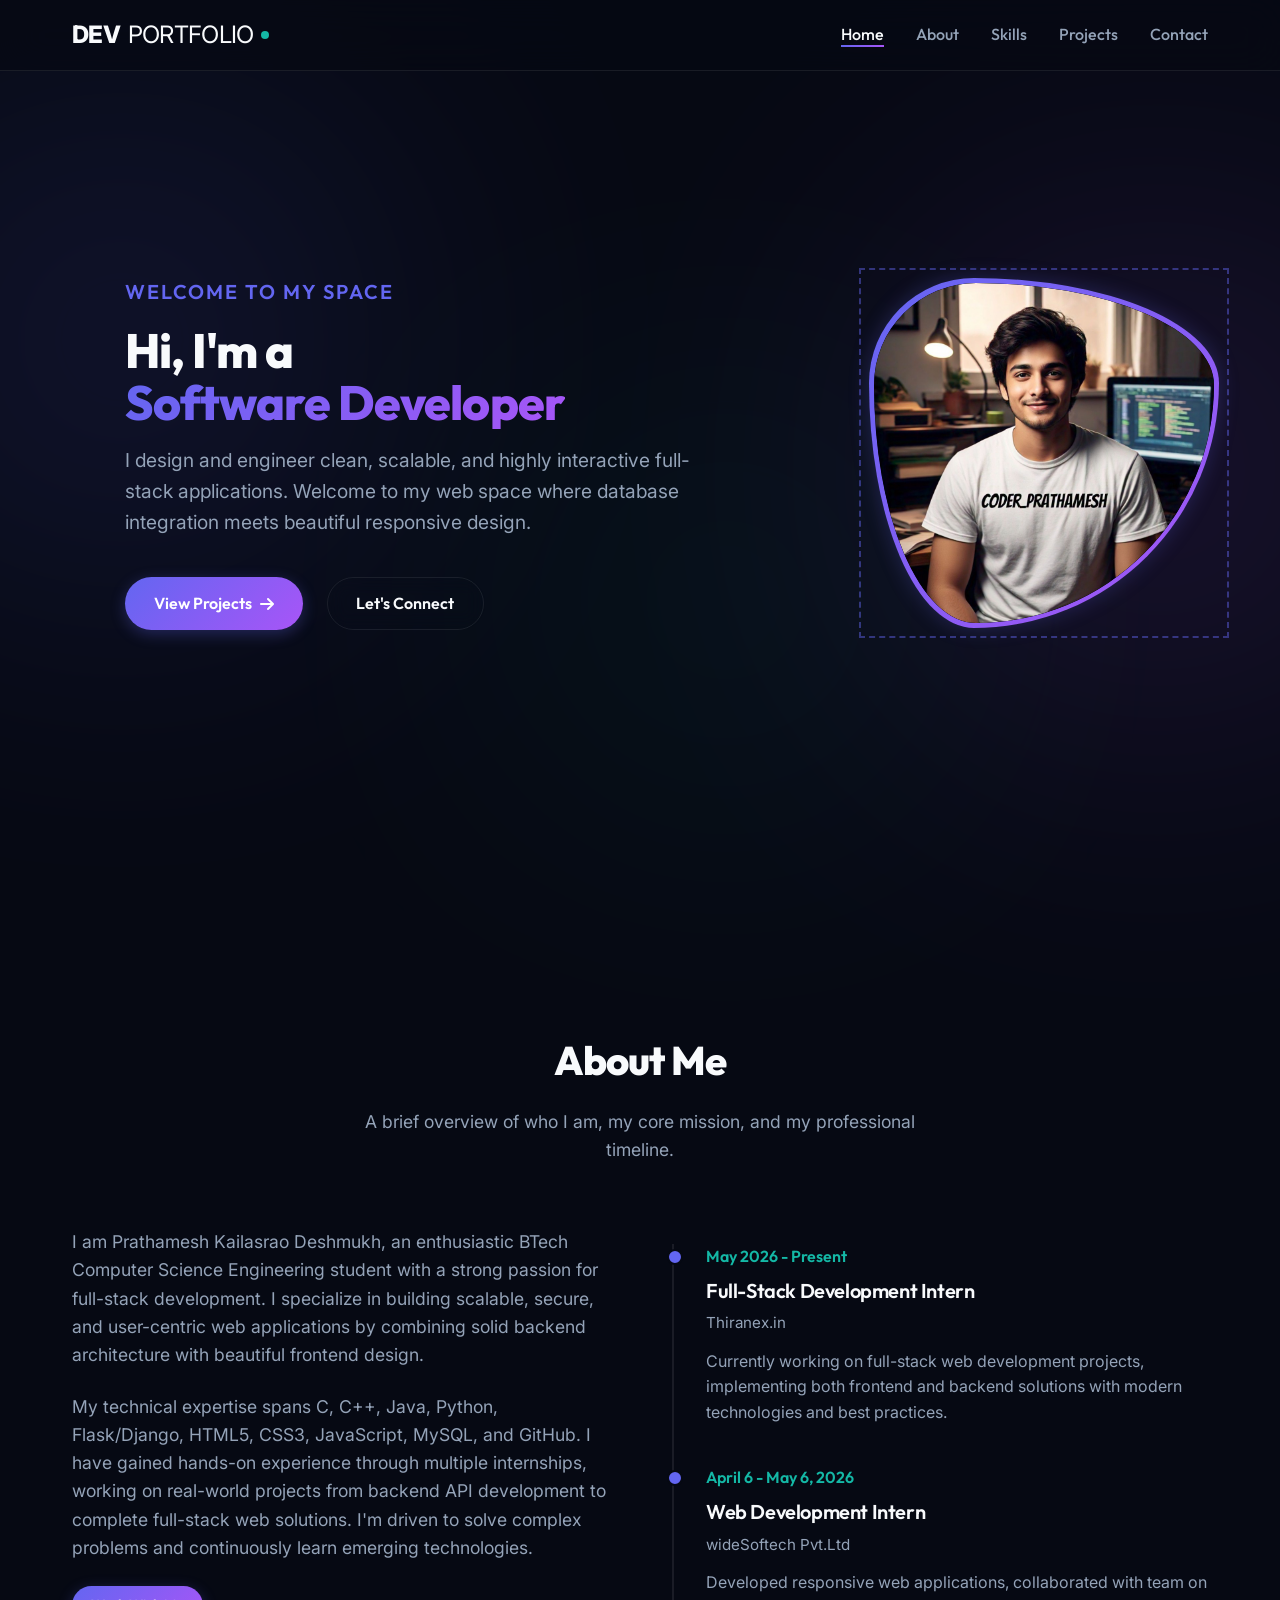
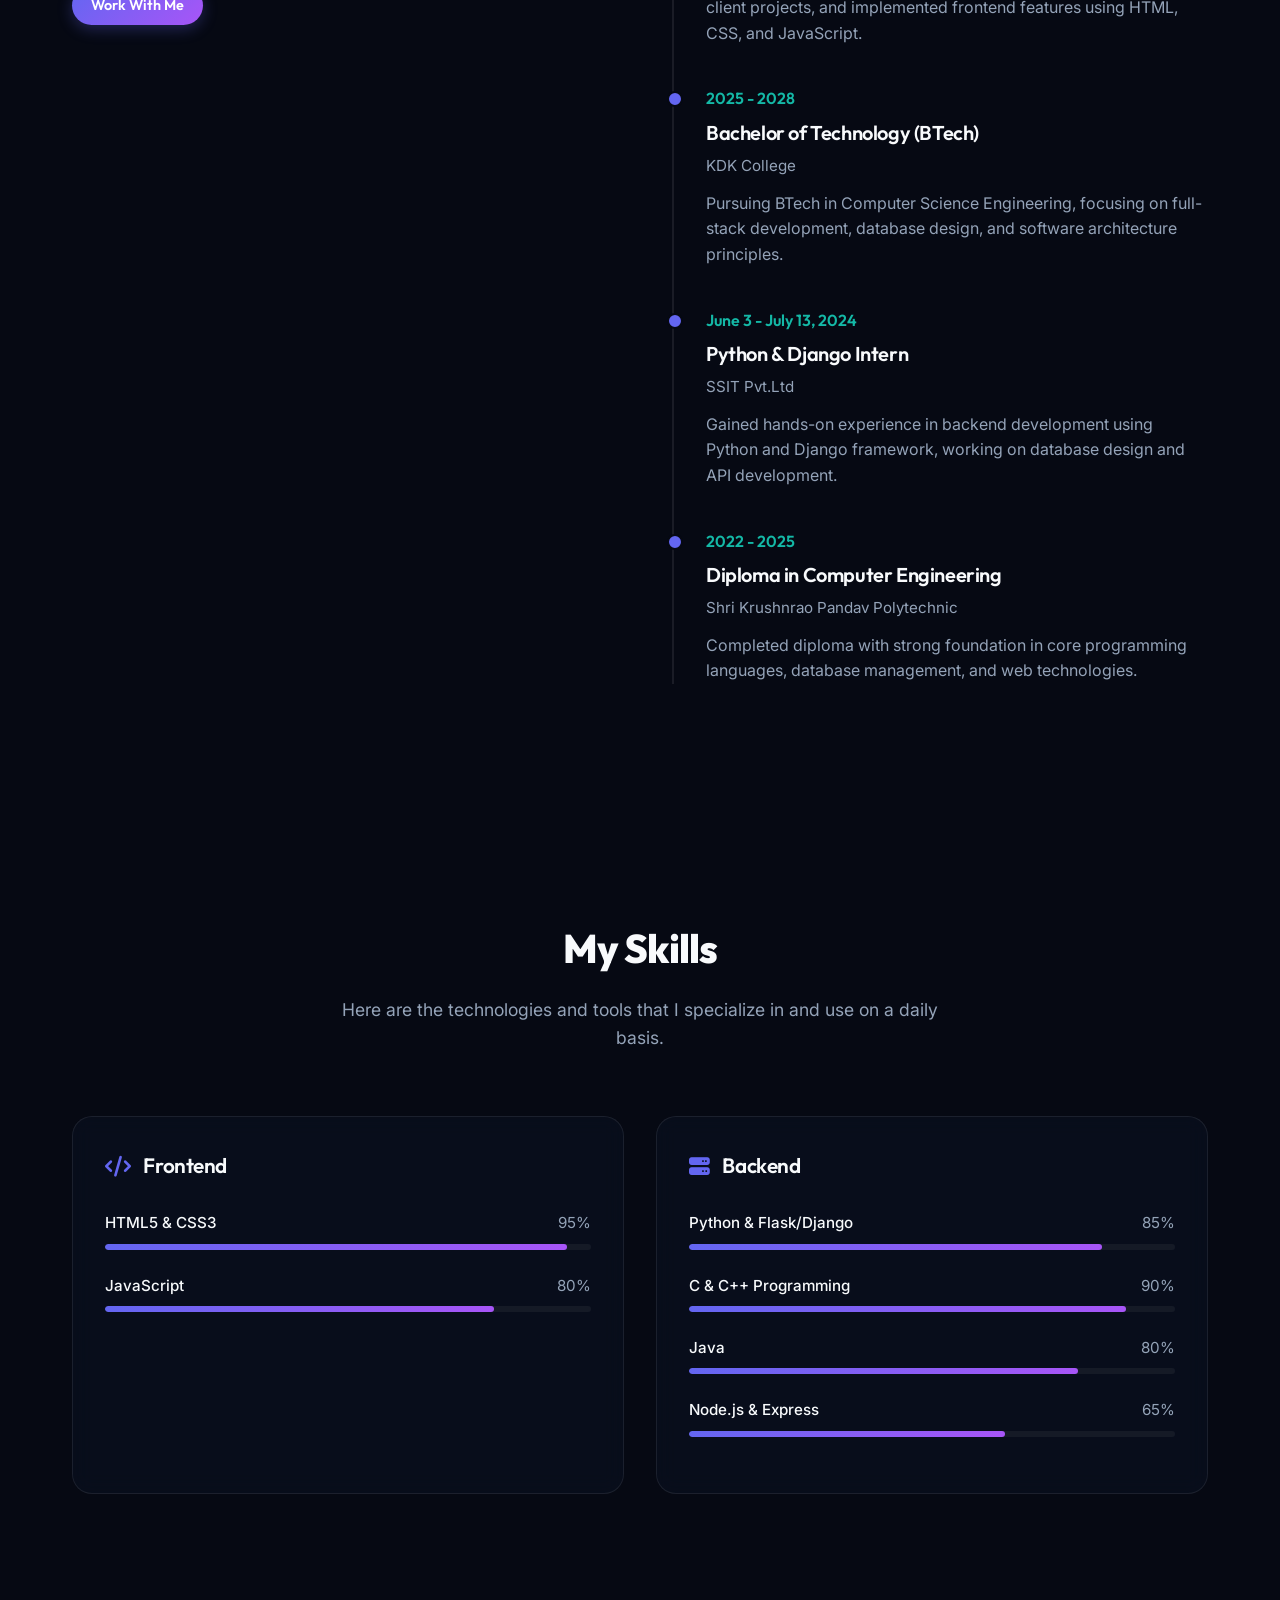
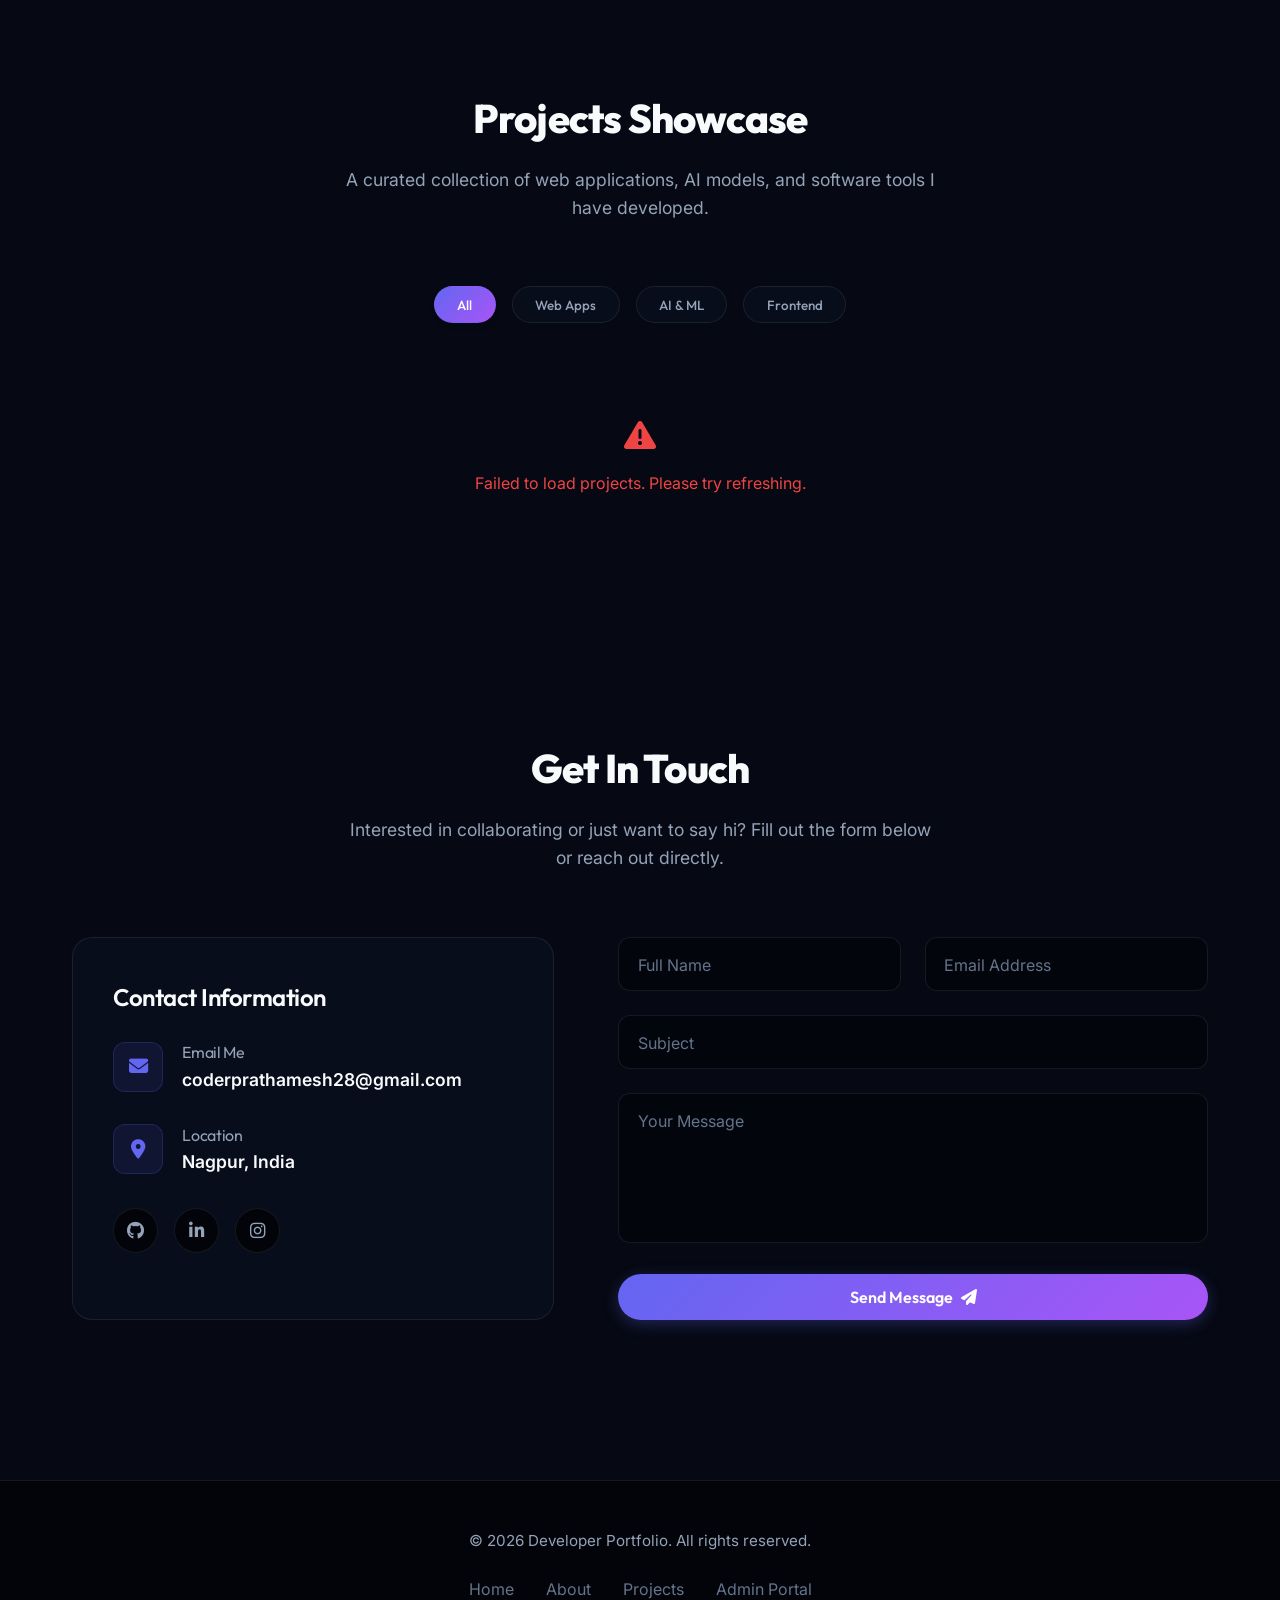
==== commit 6f9f82f9: "committed: modified:   static/css/styles.css modified:   templates/index.html" ====
--- a/templates/index.html
+++ b/templates/index.html
@@ -72,29 +72,41 @@
             <p class="section-subtitle">A brief overview of who I am, my core mission, and my professional timeline.</p>
             <div class="about-grid">
                 <div class="about-text">
-                    <p>I am a passionate Full-Stack Developer with a strong foundation in both frontend design principles and backend systems implementation. My target is to construct efficient, secure, and intuitive web solutions that resolve real-world problems.</p>
-                    <p>My tech stack focuses on Python (Flask/Django), JavaScript (React), and relational databases like MySQL/PostgreSQL. I love automating workflows, optimizing database queries, and styling sleek dark-themed dashboards.</p>
+                    <p>I am Prathamesh Kailasrao Deshmukh, an enthusiastic BTech Computer Science Engineering student with a strong passion for full-stack development. I specialize in building scalable, secure, and user-centric web applications by combining solid backend architecture with beautiful frontend design.</p>
+                    <p>My technical expertise spans C, C++, Java, Python, Flask/Django, HTML5, CSS3, JavaScript, MySQL, and GitHub. I have gained hands-on experience through multiple internships, working on real-world projects from backend API development to complete full-stack web solutions. I'm driven to solve complex problems and continuously learn emerging technologies.</p>
                     <a href="#contact" class="btn btn-primary btn-sm" id="about-cta-hire">Work With Me</a>
                 </div>
                 <div class="about-timeline">
                     <div class="timeline" id="experience-timeline">
                         <div class="timeline-item">
-                            <div class="timeline-date">2024 - Present</div>
-                            <h3 class="timeline-title">Full-Stack Software Engineer</h3>
-                            <div class="timeline-company">Innovative Web Solutions</div>
-                            <p class="timeline-desc" style="color: var(--text-secondary);">Designing and maintaining API architectures, refactoring legacy databases, and styling custom administrative dashboards.</p>
-                        </div>
-                        <div class="timeline-item">
-                            <div class="timeline-date">2022 - 2024</div>
-                            <h3 class="timeline-title">Junior Developer</h3>
-                            <div class="timeline-company">TechCore Labs</div>
-                            <p class="timeline-desc" style="color: var(--text-secondary);">Assisted in developing Python-based web crawlers, integrating public Rest APIs, and implementing UI interface updates.</p>
-                        </div>
-                        <div class="timeline-item">
-                            <div class="timeline-date">2019 - 2022</div>
-                            <h3 class="timeline-title">Bachelor of Computer Applications</h3>
-                            <div class="timeline-company">University of Computer Science</div>
-                            <p class="timeline-desc" style="color: var(--text-secondary);">Graduated with honors, focusing on database architectures, Object-Oriented Programming, and algorithm optimization.</p>
+                            <div class="timeline-date">May 2026 - Present</div>
+                            <h3 class="timeline-title">Full-Stack Development Intern</h3>
+                            <div class="timeline-company">Thiranex.in</div>
+                            <p class="timeline-desc" style="color: var(--text-secondary);">Currently working on full-stack web development projects, implementing both frontend and backend solutions with modern technologies and best practices.</p>
+                        </div>
+                        <div class="timeline-item">
+                            <div class="timeline-date">April 6 - May 6, 2026</div>
+                            <h3 class="timeline-title">Web Development Intern</h3>
+                            <div class="timeline-company">wideSoftech Pvt.Ltd</div>
+                            <p class="timeline-desc" style="color: var(--text-secondary);">Developed responsive web applications, collaborated with team on client projects, and implemented frontend features using HTML, CSS, and JavaScript.</p>
+                        </div>
+                        <div class="timeline-item">
+                            <div class="timeline-date">2025 - 2028</div>
+                            <h3 class="timeline-title">Bachelor of Technology (BTech)</h3>
+                            <div class="timeline-company">KDK College</div>
+                            <p class="timeline-desc" style="color: var(--text-secondary);">Pursuing BTech in Computer Science Engineering, focusing on full-stack development, database design, and software architecture principles.</p>
+                        </div>
+                        <div class="timeline-item">
+                            <div class="timeline-date">June 3 - July 13, 2024</div>
+                            <h3 class="timeline-title">Python & Django Intern</h3>
+                            <div class="timeline-company">SSIT Pvt.Ltd</div>
+                            <p class="timeline-desc" style="color: var(--text-secondary);">Gained hands-on experience in backend development using Python and Django framework, working on database design and API development.</p>
+                        </div>
+                        <div class="timeline-item">
+                            <div class="timeline-date">2022 - 2025</div>
+                            <h3 class="timeline-title">Diploma in Computer Engineering</h3>
+                            <div class="timeline-company">Shri Krushnrao Pandav Polytechnic</div>
+                            <p class="timeline-desc" style="color: var(--text-secondary);">Completed diploma with strong foundation in core programming languages, database management, and web technologies.</p>
                         </div>
                     </div>
                 </div>
@@ -123,7 +135,7 @@
                 <div class="skills-category">
                     <h3 class="category-title"><i class="fa-solid fa-server"></i> Backend</h3>
                     <div class="skill-item">
-                        <div class="skill-info"><span class="skill-name">Python & Flask</span><span class="skill-percentage">85%</span></div>
+                        <div class="skill-info"><span class="skill-name">Python & Flask/Django</span><span class="skill-percentage">85%</span></div>
                         <div class="skill-bar-bg"><div class="skill-bar-fill" style="width: 85%;"></div></div>
                     </div>
                     <div class="skill-item">
--- a/static/css/styles.css
+++ b/static/css/styles.css
@@ -112,6 +112,7 @@
     -webkit-background-clip: text;
     -webkit-text-fill-color: transparent;
     display: inline-block;
+    min-width: 240px;
 }
 
 /* --- LAYOUT UTILITIES --- */
@@ -314,7 +315,7 @@
 .hero-subtitle {
     font-family: var(--font-outfit);
     color: var(--primary);
-    font-size: 1.2rem;
+    font-size: 1.25rem;
     font-weight: 600;
     letter-spacing: 0.1em;
     text-transform: uppercase;
@@ -322,11 +323,11 @@
 }
 
 .hero-title {
-    font-size: 4rem;
+    font-size: 3rem;
     line-height: 1.1;
     font-weight: 800;
-    margin-bottom: 1.5rem;
-    min-height: 2.2em; /* Reserve vertical space for up to 2 lines of text to prevent vertical shifting during typing */
+    margin-bottom: 1rem;
+    min-height: 1em; /* Reserve vertical space for up to 2 lines of text to prevent vertical shifting during typing */
 }
 
 .hero-desc {
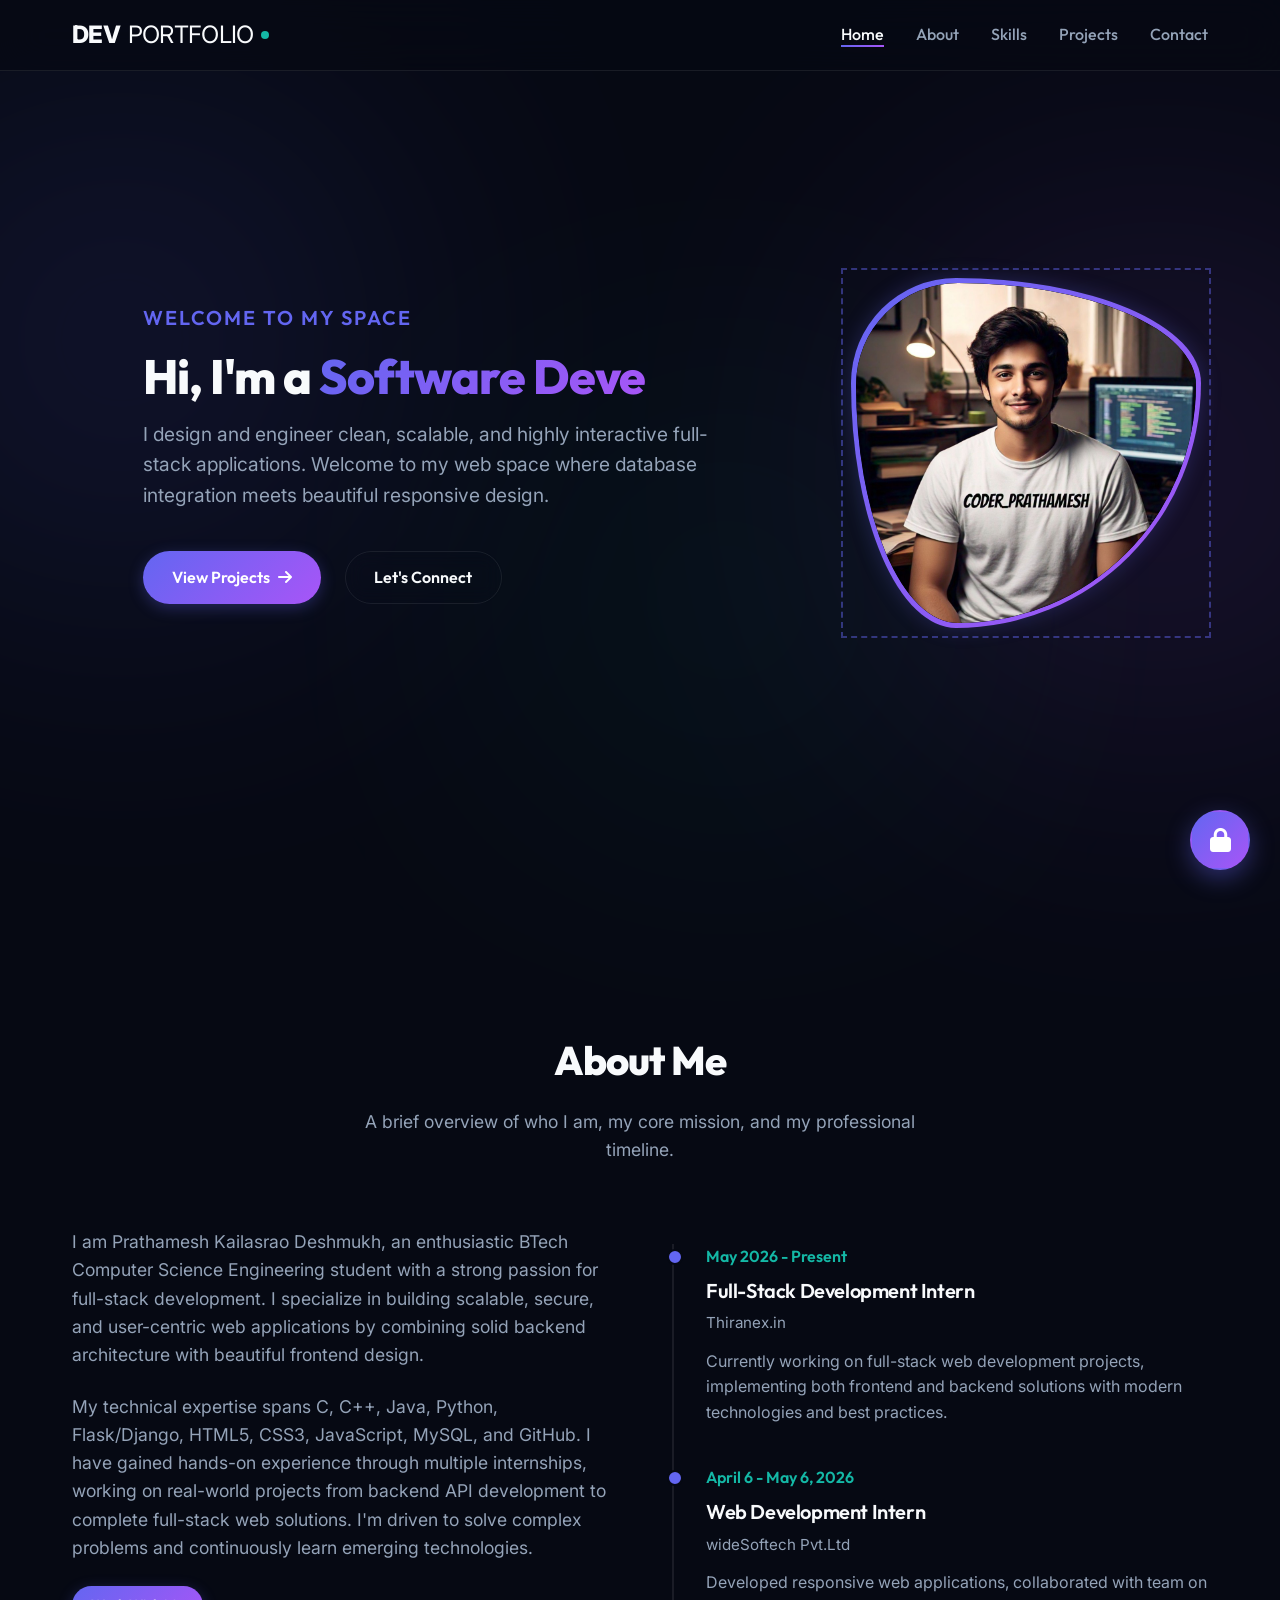
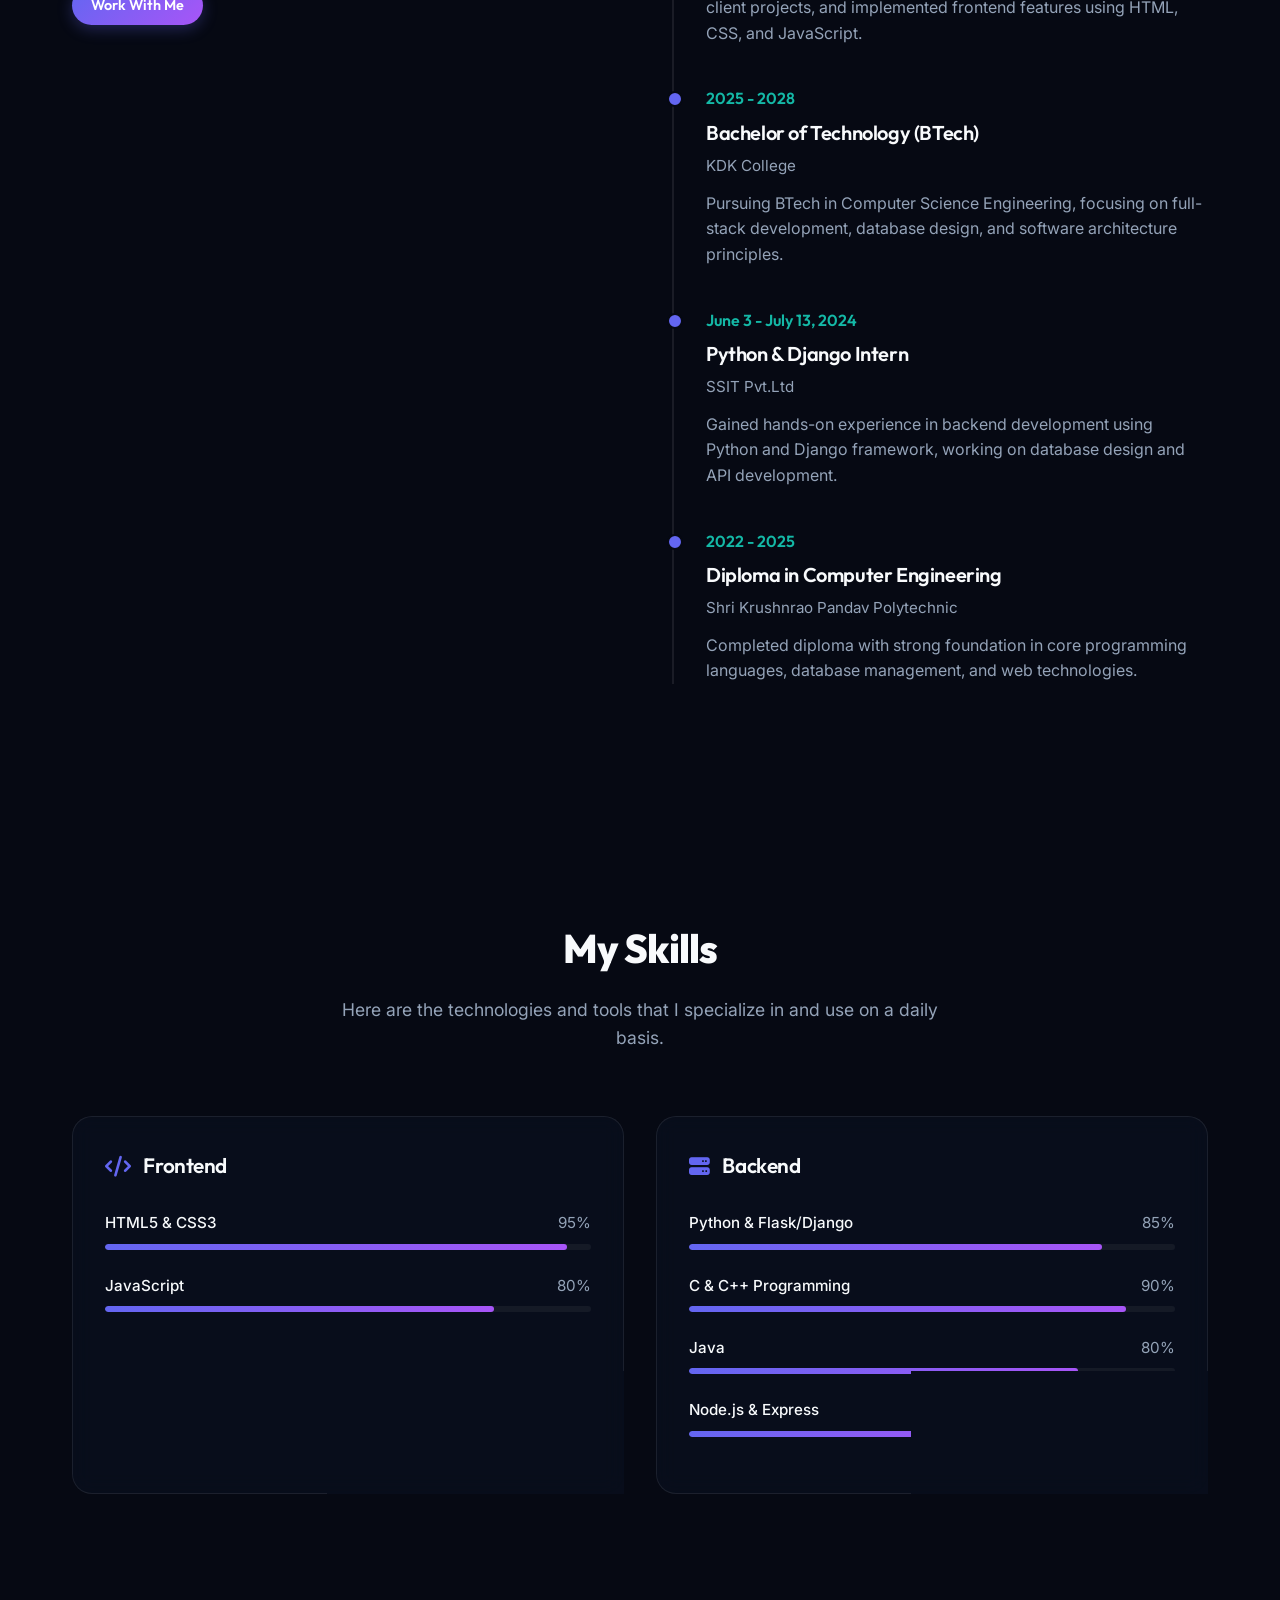
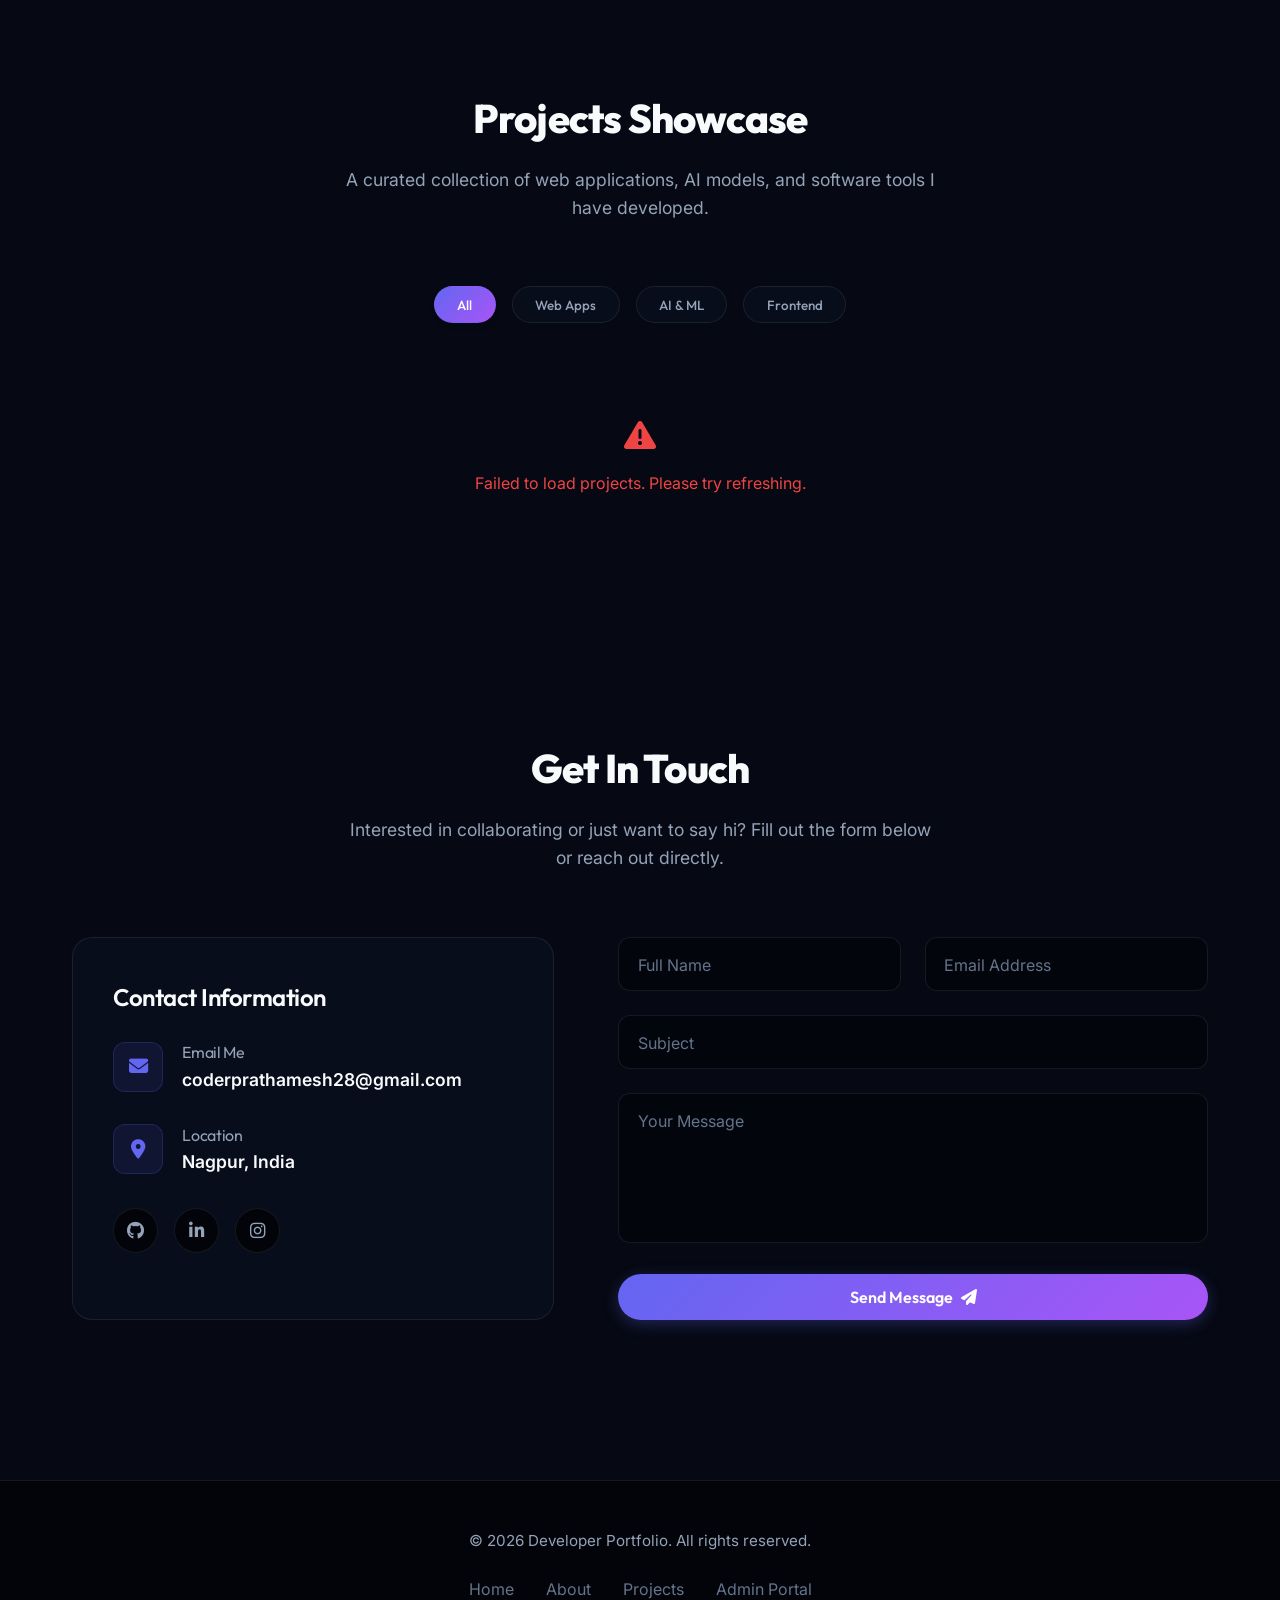
==== commit 8ebf45e0: "committed: modified:   static/css/styles.css modified:   templates/index.html" ====
--- a/templates/index.html
+++ b/templates/index.html
@@ -282,6 +282,11 @@
         </div>
     </div>
 
+    <!-- FLOATING ADMIN BUTTON -->
+    <a href="/admin" class="floating-admin-btn" title="Admin Portal" aria-label="Admin Portal">
+        <i class="fa-solid fa-lock"></i>
+    </a>
+
     <!-- Custom Frontend JavaScript -->
     <script src="/static/js/main.js"></script>
 </body>
--- a/static/css/styles.css
+++ b/static/css/styles.css
@@ -1176,6 +1176,37 @@
     gap: 1.2rem;
 }
 
+/* --- FLOATING ADMIN BUTTON --- */
+.floating-admin-btn {
+    position: fixed;
+    bottom: 30px;
+    right: 30px;
+    width: 60px;
+    height: 60px;
+    border-radius: 50%;
+    background: var(--gradient-primary);
+    color: white;
+    display: flex;
+    align-items: center;
+    justify-content: center;
+    font-size: 1.5rem;
+    cursor: pointer;
+    text-decoration: none;
+    box-shadow: 0 8px 25px rgba(99, 102, 241, 0.4);
+    transition: var(--transition-smooth);
+    z-index: 80;
+    border: 2px solid transparent;
+}
+
+.floating-admin-btn:hover {
+    transform: translateY(-5px) scale(1.1);
+    box-shadow: 0 12px 35px rgba(99, 102, 241, 0.6), var(--shadow-glow);
+}
+
+.floating-admin-btn:active {
+    transform: translateY(-2px) scale(1.05);
+}
+
 /* --- MOBILE RESPONSIVENESS --- */
 @media (max-width: 992px) {
     .hero-grid {
@@ -1239,4 +1270,13 @@
         grid-template-columns: 1fr;
         gap: 1.5rem;
     }
-}
+    
+    /* Floating admin button responsive */
+    .floating-admin-btn {
+        bottom: 20px;
+        right: 20px;
+        width: 50px;
+        height: 50px;
+        font-size: 1.2rem;
+    }
+}
